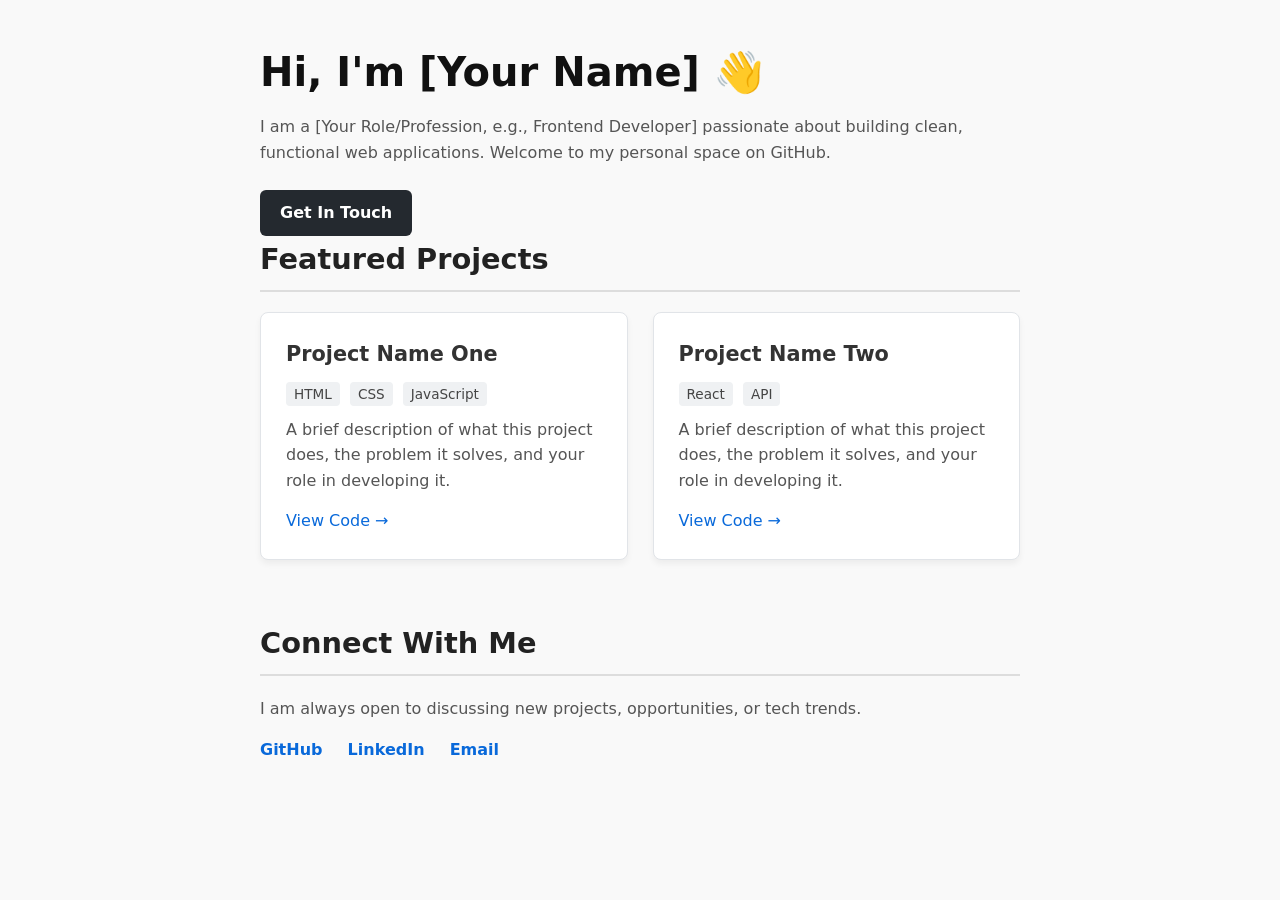
==== index.html @ ce58363e "Update index.html" ====
<!DOCTYPE html>
<html lang="en">
<head>
    <meta charset="UTF-8">
    <meta name="viewport" content="width=device-width, initial-scale=1.0">
    <title>Home Page</title>
    <style>
        /* Reset and Base Styles */
        * { box-sizing: border-box; margin: 0; padding: 0; }
        body { font-family: system-ui, sans-serif; color: #333; line-height: 1.6; background: #f9f9f9; }
        
        /* Layout Containers */
        .container { max-width: 800px; margin: 0 auto; padding: 40px 20px; }
        section { margin-bottom: 60px; }
        
        /* Typography */
        h1 { font-size: 2.5rem; margin-bottom: 10px; color: #111; }
        h2 { font-size: 1.8rem; margin-bottom: 20px; color: #222; border-bottom: 2px solid #ddd; padding-bottom: 8px; }
        h3 { font-size: 1.3rem; margin-bottom: 5px; }
        p { margin-bottom: 15px; color: #555; }
        
        /* Links and Buttons */
        a { color: #0969da; text-decoration: none; }
        a:hover { text-decoration: underline; }
        .btn { display: inline-block; background: #24292f; color: white; padding: 10px 20px; border-radius: 6px; font-weight: bold; margin-top: 10px; }
        .btn:hover { background: #1f2328; text-decoration: none; }

        /* Project Cards */
        .project-grid { display: grid; grid-template-columns: 1fr; gap: 25px; }
        @media (min-width: 600px) { .project-grid { grid-template-columns: 1fr 1fr; } }
        .card { background: white; padding: 25px; border-radius: 8px; box-shadow: 0 4px 6px rgba(0,0,0,0.05); border: 1px solid #e1e4e8; }
        .tags { margin: 10px 0; }
        .tag { background: #eff1f3; font-size: 0.85rem; padding: 4px 8px; border-radius: 4px; margin-right: 5px; color: #444; }
        
        /* Footer Contact */
        .contact-links a { margin-right: 20px; font-weight: bold; }
    </style>
</head>
<body>

    <div class="container">
        <!-- Header / About Me -->
        <header class="section">
            <h1>Hi, I'm [Your Name] 👋</h1>
            <p>I am a [Your Role/Profession, e.g., Frontend Developer] passionate about building clean, functional web applications. Welcome to my personal space on GitHub.</p>
            <a href="mailto:your.email@example.com" class="btn">Get In Touch</a>
        </header>

        <!-- Featured Projects -->
        <section id="projects">
            <h2>Featured Projects</h2>
            <div class="project-grid">
                
                <!-- Project 1 -->
                <div class="card">
                    <h3>Project Name One</h3>
                    <div class="tags">
                        <span class="tag">HTML</span>
                        <span class="tag">CSS</span>
                        <span class="tag">JavaScript</span>
                    </div>
                    <p>A brief description of what this project does, the problem it solves, and your role in developing it.</p>
                    <a href="#" target="_blank">View Code &rarr;</a>
                </div>

                <!-- Project 2 -->
                <div class="card">
                    <h3>Project Name Two</h3>
                    <div class="tags">
                        <span class="tag">React</span>
                        <span class="tag">API</span>
                    </div>
                    <p>A brief description of what this project does, the problem it solves, and your role in developing it.</p>
                    <a href="#" target="_blank">View Code &rarr;</a>
                </div>

            </div>
        </section>

        <!-- Contact Section -->
        <footer class="section">
            <h2>Connect With Me</h2>
            <p>I am always open to discussing new projects, opportunities, or tech trends.</p>
            <div class="contact-links">
                <a href="https://github.com" target="_blank">GitHub</a>
                <a href="https://linkedin.com" target="_blank">LinkedIn</a>
                <a href="mailto:your.email@example.com">Email</a>
            </div>
        </footer>
    </div>

</body>
</html>
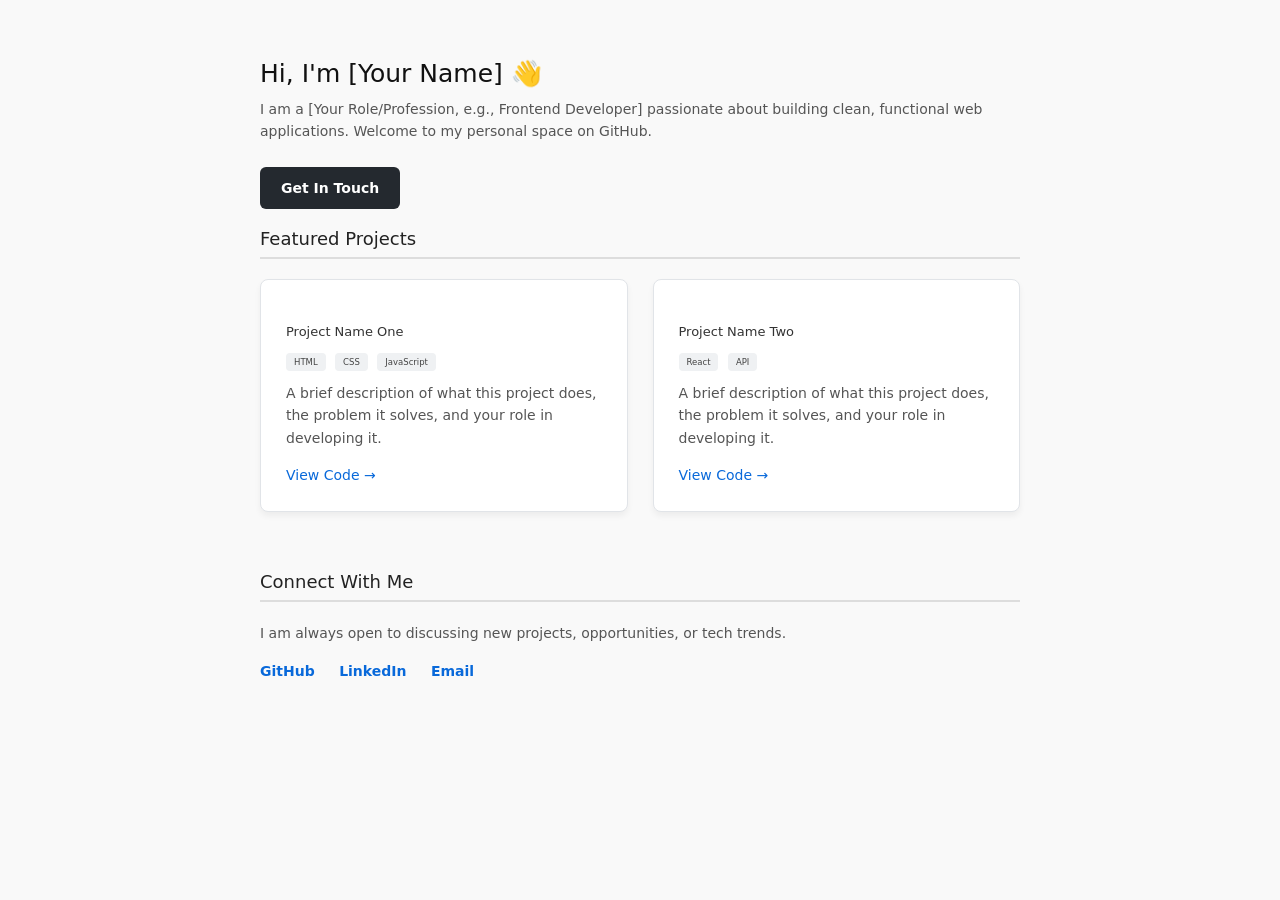
==== commit 0ad9216c: "Update index.html" ====
--- a/index.html
+++ b/index.html
@@ -1,8 +1,12 @@
 <!DOCTYPE html>
 <html lang="en">
 <head>
-    <meta charset="UTF-8">
-    <meta name="viewport" content="width=device-width, initial-scale=1.0">
+  <meta charset="utf-8">
+  <meta name="viewport" content="width=device-width, initial-scale=1">
+  <link rel="stylesheet" href="https://maxcdn.bootstrapcdn.com/bootstrap/3.4.1/css/bootstrap.min.css">
+  <link rel="stylesheet" href="style.css">
+  <script src="https://ajax.googleapis.com/ajax/libs/jquery/3.6.4/jquery.min.js"></script>
+  <script src="https://maxcdn.bootstrapcdn.com/bootstrap/3.4.1/js/bootstrap.min.js"></script>
     <title>Home Page</title>
     <style>
         /* Reset and Base Styles */
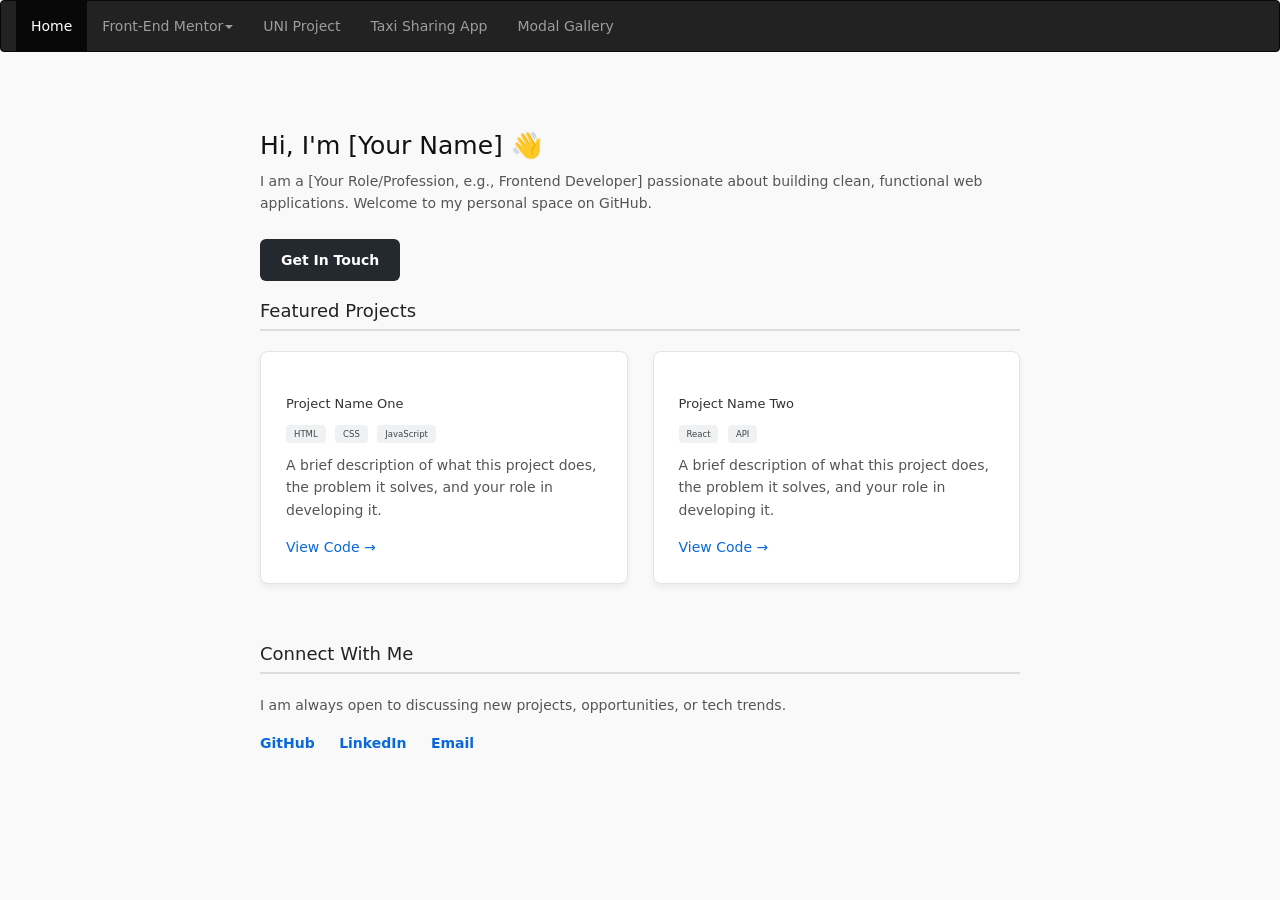
==== commit 1e524cc4: "Update index.html" ====
--- a/index.html
+++ b/index.html
@@ -41,7 +41,7 @@
     </style>
 </head>
 <body>
-
+<script src="https://jurnttt.github.io/merlin/nav.js"></script>
     <div class="container">
         <!-- Header / About Me -->
         <header class="section">
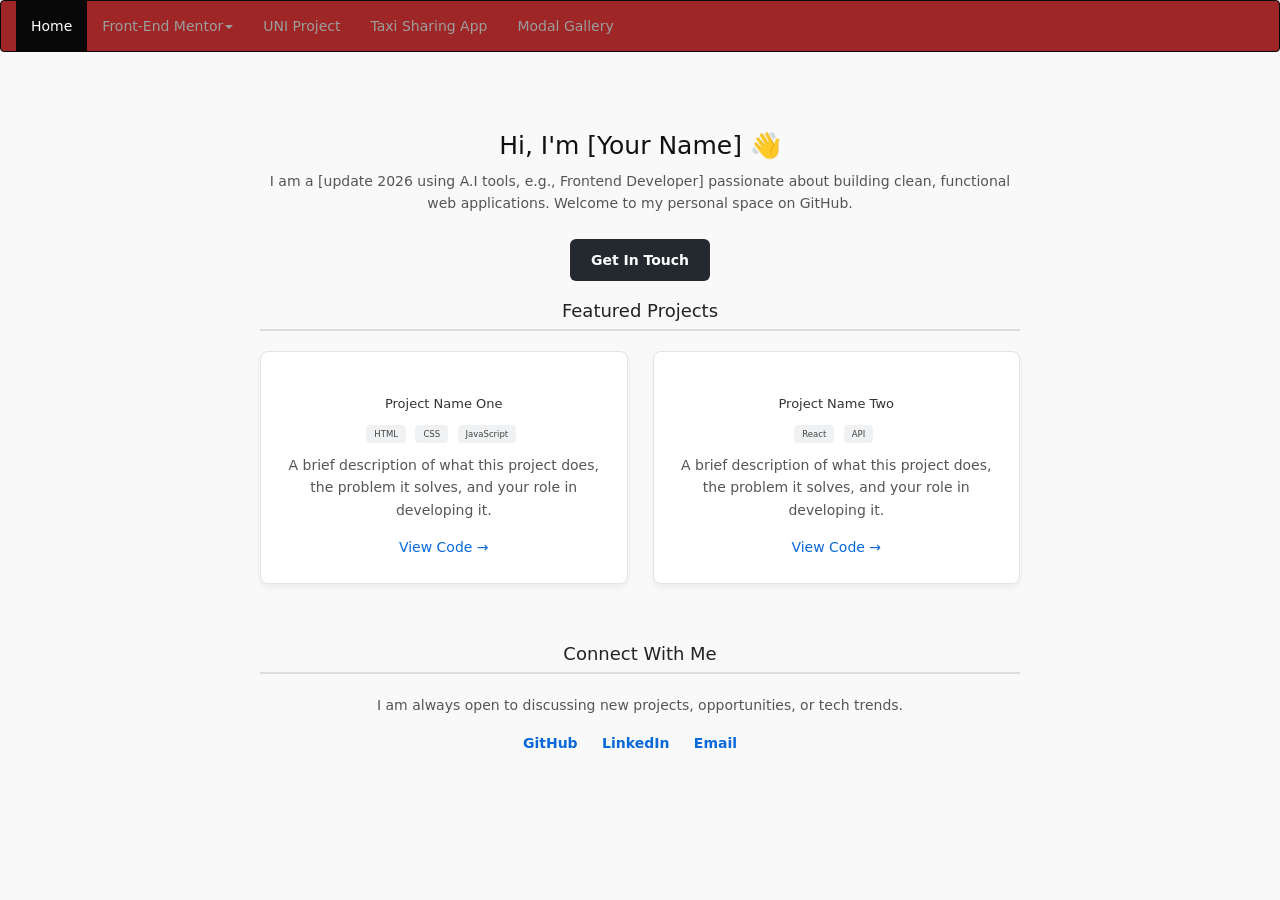
==== commit 92282edf: "Update index.html" ====
--- a/index.html
+++ b/index.html
@@ -46,7 +46,7 @@
         <!-- Header / About Me -->
         <header class="section">
             <h1>Hi, I'm [Your Name] 👋</h1>
-            <p>I am a [Your Role/Profession, e.g., Frontend Developer] passionate about building clean, functional web applications. Welcome to my personal space on GitHub.</p>
+            <p>I am a [update 2026 using A.I tools, e.g., Frontend Developer] passionate about building clean, functional web applications. Welcome to my personal space on GitHub.</p>
             <a href="mailto:your.email@example.com" class="btn">Get In Touch</a>
         </header>
 
--- a/style.css
+++ b/style.css
@@ -0,0 +1,69 @@
+.navbar-inverse {
+    background-color: #9f2626;
+    border-color: #080808;
+}
+
+.container {
+    width: 100%;
+    display: block;
+    align-items: center;
+    justify-items: center;
+    text-align: center; 
+}
+
+.container::before {
+    content: none;
+} 
+
+.container::after {
+    content: none;
+} 
+
+.container h1 {
+    grid-column: 1;
+    grid-row: 1;
+}
+
+img {
+    grid-column: 1;
+    grid-row: 2;
+    max-width: 200px;
+    height: auto;
+}
+
+.welcome {
+    grid-column: 1;
+    grid-row: 3;
+    font-size: 24px;
+}
+
+.project_container {
+    display: grid;
+    grid-template-columns: 10% 80% 10%;
+    align-items: center;
+    justify-items: center;
+    text-align: center; 
+}
+
+.project_center {
+    grid-column: 2;
+}
+
+img.golfshop {
+    max-width: 100%;
+    height: auto;   
+}
+
+@media screen and (max-width: 375px) {
+
+.container {
+    width: 100%;
+    display: grid;
+    grid-template-columns: 1fr;
+    grid-template-rows: 15% 65% 20%;
+    align-items: center;
+    justify-items: center;
+    text-align: center; 
+}
+
+}
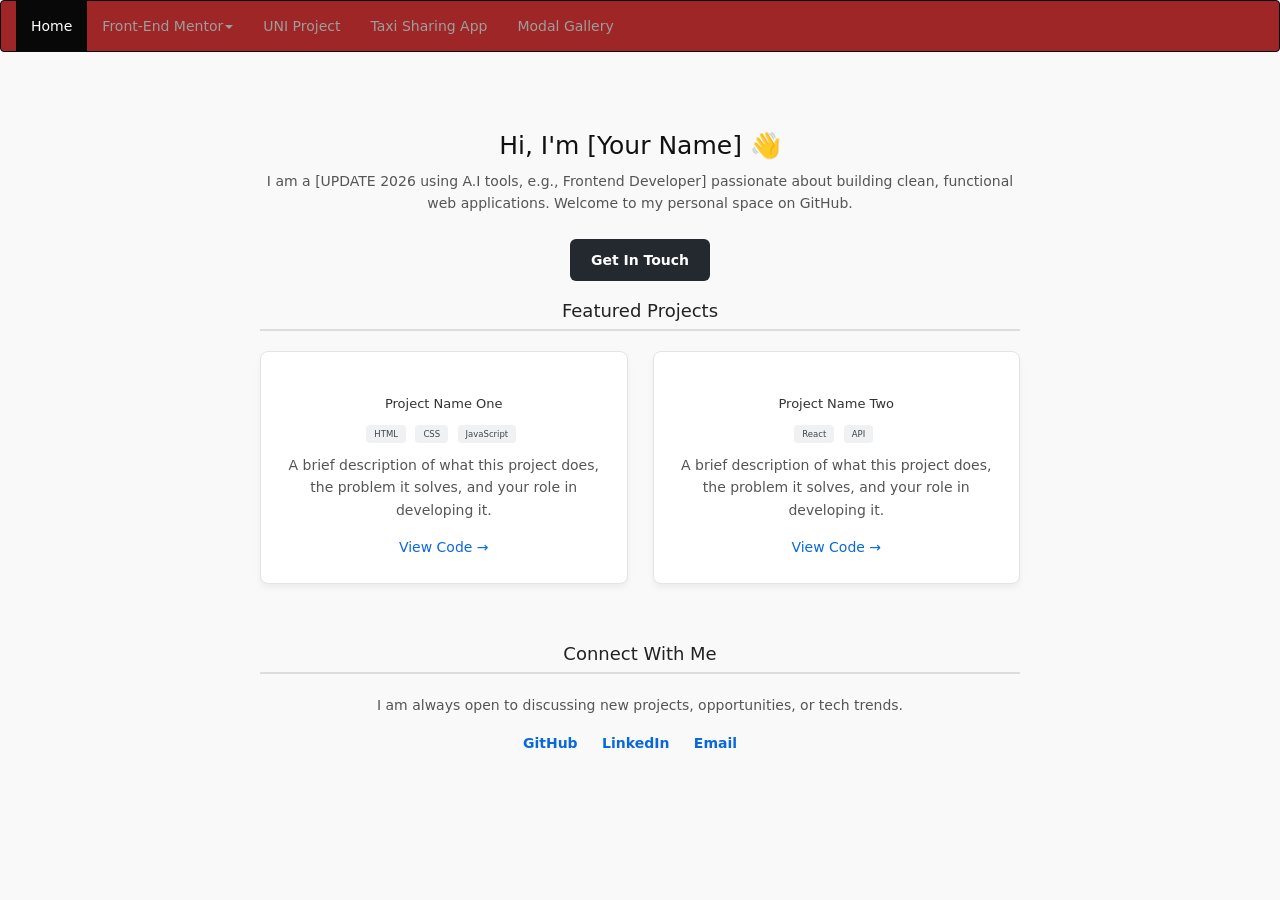
==== commit 02865109: "Update index.html" ====
--- a/index.html
+++ b/index.html
@@ -46,7 +46,7 @@
         <!-- Header / About Me -->
         <header class="section">
             <h1>Hi, I'm [Your Name] 👋</h1>
-            <p>I am a [update 2026 using A.I tools, e.g., Frontend Developer] passionate about building clean, functional web applications. Welcome to my personal space on GitHub.</p>
+            <p>I am a [UPDATE 2026 using A.I tools, e.g., Frontend Developer] passionate about building clean, functional web applications. Welcome to my personal space on GitHub.</p>
             <a href="mailto:your.email@example.com" class="btn">Get In Touch</a>
         </header>
 
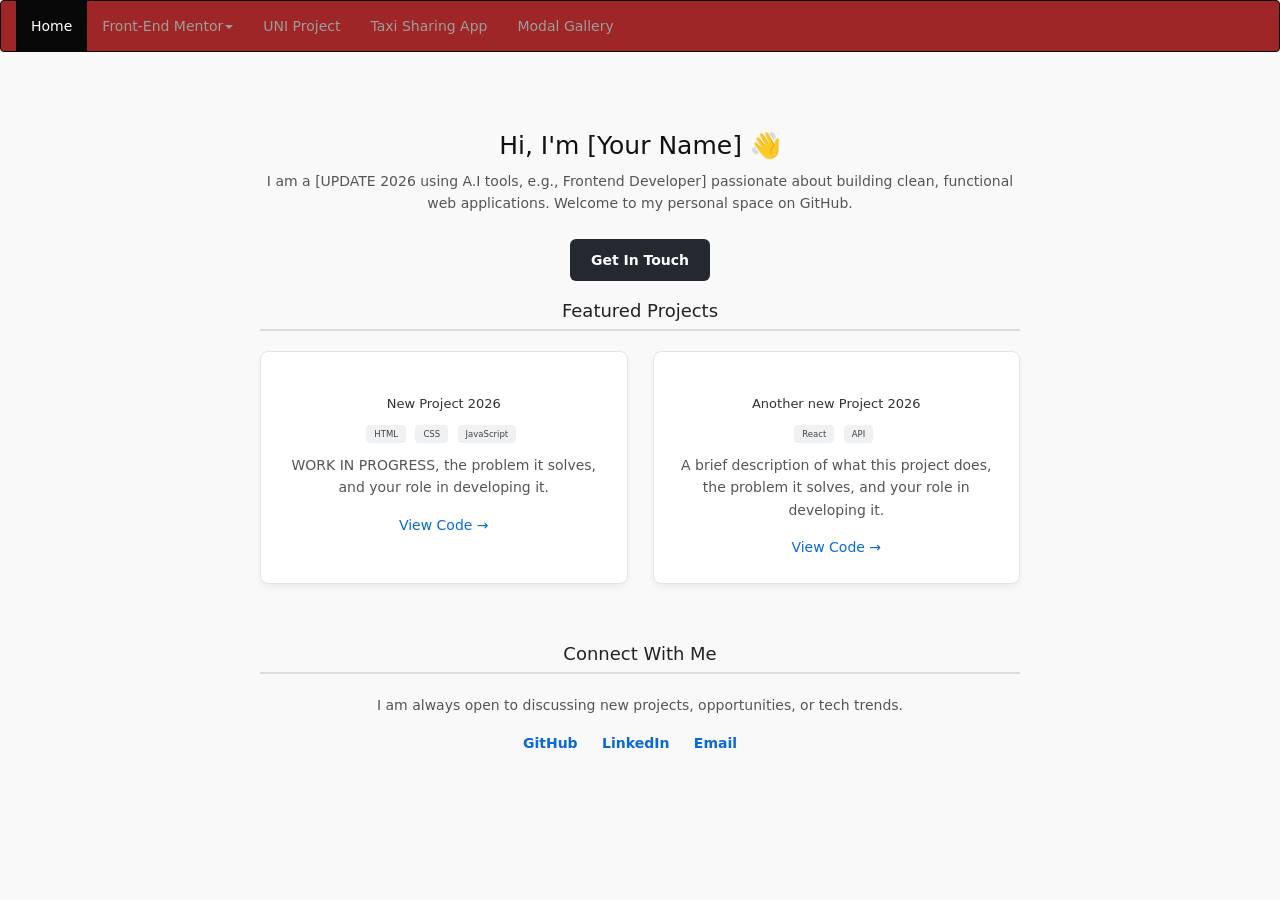
==== commit 4dbb1f31: "Update index.html" ====
--- a/index.html
+++ b/index.html
@@ -57,19 +57,19 @@
                 
                 <!-- Project 1 -->
                 <div class="card">
-                    <h3>Project Name One</h3>
+                    <h3>New Project 2026</h3>
                     <div class="tags">
                         <span class="tag">HTML</span>
                         <span class="tag">CSS</span>
                         <span class="tag">JavaScript</span>
                     </div>
-                    <p>A brief description of what this project does, the problem it solves, and your role in developing it.</p>
+                    <p>WORK IN PROGRESS, the problem it solves, and your role in developing it.</p>
                     <a href="#" target="_blank">View Code &rarr;</a>
                 </div>
 
                 <!-- Project 2 -->
                 <div class="card">
-                    <h3>Project Name Two</h3>
+                    <h3>Another new Project 2026</h3>
                     <div class="tags">
                         <span class="tag">React</span>
                         <span class="tag">API</span>
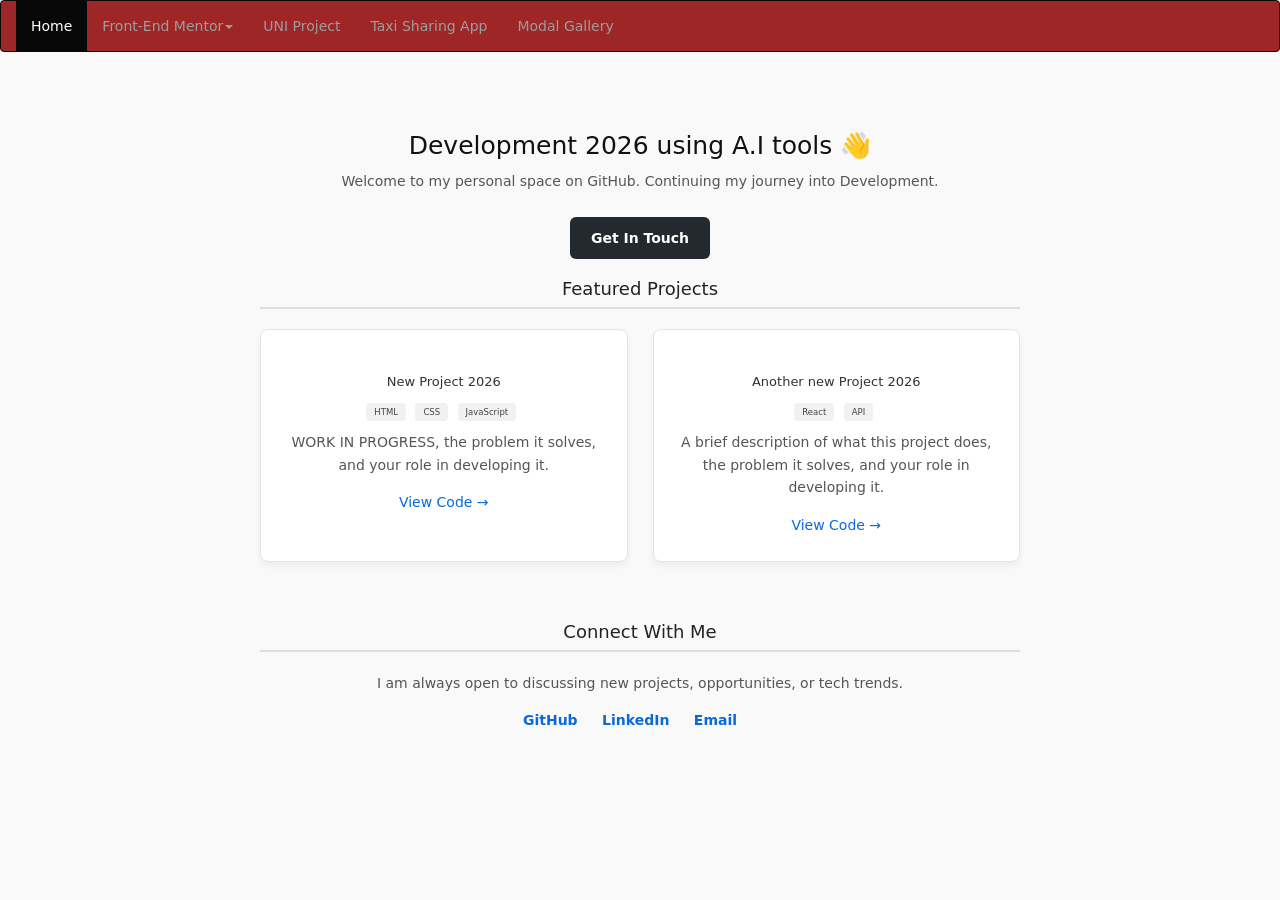
==== commit 205c8416: "Update index.html" ====
--- a/index.html
+++ b/index.html
@@ -45,8 +45,8 @@
     <div class="container">
         <!-- Header / About Me -->
         <header class="section">
-            <h1>Hi, I'm [Your Name] 👋</h1>
-            <p>I am a [UPDATE 2026 using A.I tools, e.g., Frontend Developer] passionate about building clean, functional web applications. Welcome to my personal space on GitHub.</p>
+            <h1>Development 2026 using A.I tools 👋</h1>
+            <p>Welcome to my personal space on GitHub. Continuing my journey into Development.</p>
             <a href="mailto:your.email@example.com" class="btn">Get In Touch</a>
         </header>
 
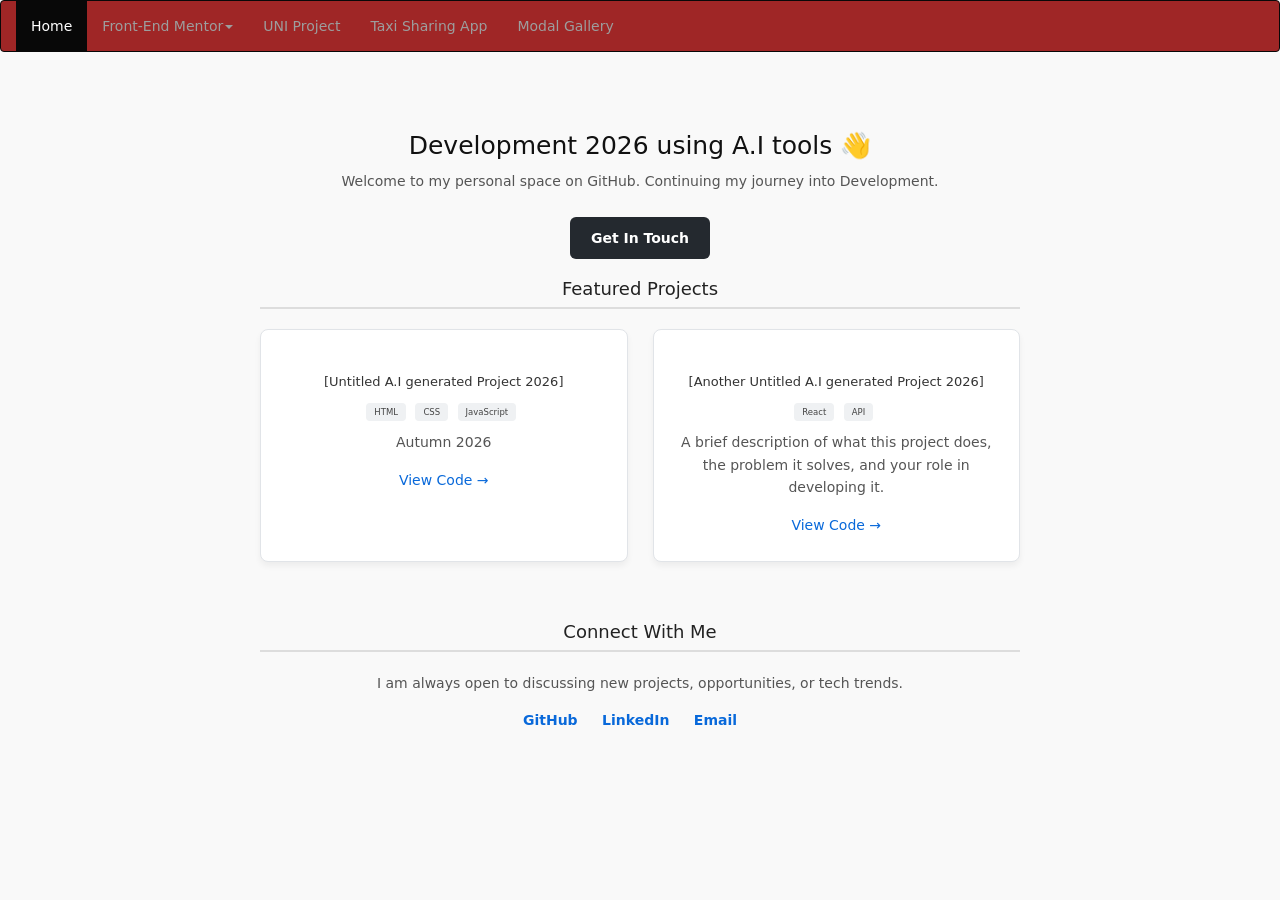
==== commit 98f68843: "Update index.html" ====
--- a/index.html
+++ b/index.html
@@ -57,19 +57,19 @@
                 
                 <!-- Project 1 -->
                 <div class="card">
-                    <h3>New Project 2026</h3>
+                    <h3>[Untitled A.I generated Project 2026]</h3>
                     <div class="tags">
                         <span class="tag">HTML</span>
                         <span class="tag">CSS</span>
                         <span class="tag">JavaScript</span>
                     </div>
-                    <p>WORK IN PROGRESS, the problem it solves, and your role in developing it.</p>
+                    <p>Autumn 2026</p>
                     <a href="#" target="_blank">View Code &rarr;</a>
                 </div>
 
                 <!-- Project 2 -->
                 <div class="card">
-                    <h3>Another new Project 2026</h3>
+                    <h3>[Another Untitled A.I generated Project 2026]</h3>
                     <div class="tags">
                         <span class="tag">React</span>
                         <span class="tag">API</span>
